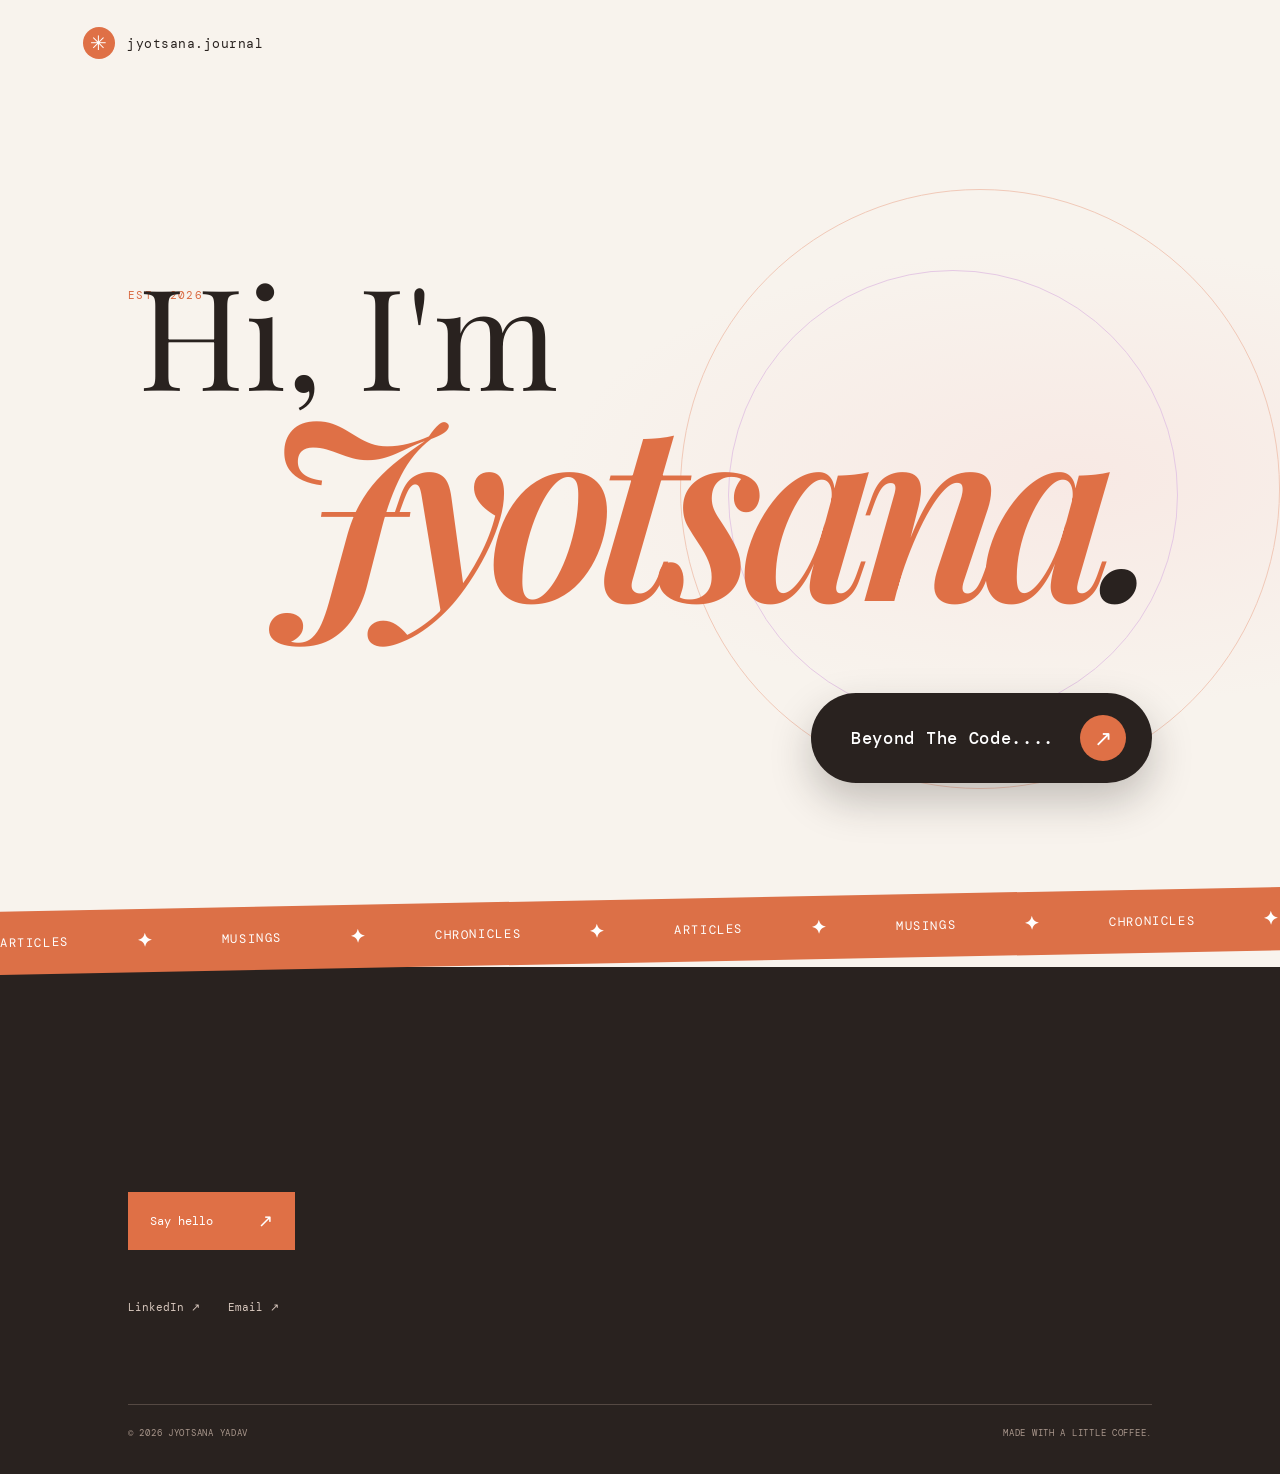
==== index.html @ 5845289c "Update index.html" ====
<!DOCTYPE html>
<html lang="en">
<head>
  <meta charset="UTF-8">
  <meta name="viewport" content="width=device-width, initial-scale=1.0">
  <meta name="description" content="Jyotsana Yadav — B.Tech CSE student writing about AI/ML, code and learning in public. Articles, blogs, thoughts and projects.">
  <title>Jyotsana Yadav — Journal </title>
  <link rel="preconnect" href="https://fonts.googleapis.com">
  <link rel="preconnect" href="https://fonts.gstatic.com" crossorigin>
  <link href="https://fonts.googleapis.com/css2?family=DM+Mono:wght@400;500&family=DM+Sans:wght@400;500;600&family=Playfair+Display:ital,wght@0,500;0,600;0,700;1,500;1,600&display=swap" rel="stylesheet">
  <link rel="stylesheet" href="style.css">
  <link rel="stylesheet" href="writing.css">
</head>
<body>
  <header class="site-header">
    <a class="brand" href="#home"><span class="brand-mark">✳</span><span>jyotsana.journal</span></a>
    </nav>
  </header>

  <main>
    <section class="hero" id="home">
      <div class="hero-meta"><span>EST. 2026</span></div>
      <div class="hero-copy">
        <p class="hello">Hi, I'm</p>
        <h1>Jyotsana<span>.</span></h1>
      </div>
      <div class="orbit orbit-one"></div><div class="orbit orbit-two"></div>
      <div class="hero-cta">
        <a class="cta-big" href="articles.html"><span>Beyond The Code....</span><i>↗</i></a>
      </div>
    </section>

    <div class="ticker" aria-label="Topics I write about">
      <div class="ticker-track">
        <span>ARTICLES</span><b>✦</b><span>MUSINGS</span><b>✦</b><span>CHRONICLES</span><b>✦</b>
        <span>ARTICLES</span><b>✦</b><span>MUSINGS</span><b>✦</b><span>CHRONICLES</span><b>✦</b>
      </div>
    </div>


    <section class="contact section-pad" id="contact">
      <p class="eyebrow"></p>
      <a class="contact-button" href="mailto:jyotsanayadav2801@gmail.com">Say hello <span>↗</span></a>
      <div class="social-links">
        <a href="https://www.linkedin.com/in/jyotsana-yadav-7b5b51440/" target="_blank" rel="noreferrer">LinkedIn ↗</a>
        <a href="mailto:jyotsanayadav2801@gmail.com">Email ↗</a>
      </div>
      <footer><span>© 2026 JYOTSANA YADAV</span><span>MADE WITH A LITTLE COFFEE.</span></footer>
    </section>
  </main>

  <script src="posts.js"></script>
  <script>
    document.getElementById("latest-posts").innerHTML = sortedPosts().slice(0, 4).map(postCard).join("");
  </script>
  <script src="script.js"></script>
</body>
</html>
---- style.css ----
*{box-sizing:border-box}html{scroll-behavior:smooth}body{margin:0;background:#f8f3ed;color:#29221f;font-family:"DM Sans",sans-serif}a{color:inherit;text-decoration:none}button{font:inherit}.site-header{height:86px;padding:0 6.5%;display:flex;align-items:center;justify-content:space-between;position:absolute;top:0;left:0;width:100%;z-index:10}.brand{display:flex;align-items:center;gap:12px;font:13px "DM Mono",monospace;letter-spacing:.04em}.brand-mark{width:32px;height:32px;border-radius:50%;background:#df7046;color:#fff;display:grid;place-items:center;font-size:20px}.nav{display:flex;gap:36px;align-items:center;font-size:13px;letter-spacing:.04em}.nav a{transition:color .2s}.nav a:hover,.text-link:hover{color:#d96940}.nav-contact{border-bottom:1px solid;padding:8px 0}.menu-toggle{display:none;background:none;border:0;font-size:24px}.hero{min-height:790px;height:100vh;max-height:980px;position:relative;overflow:hidden;padding:270px 10% 70px;background:radial-gradient(ellipse at 84% 53%,#f8e9e4 0,transparent 34%),#f8f3ed}.hero-meta{position:absolute;top:32%;left:10%;display:flex;gap:48px;color:#65554d;font:11px "DM Mono",monospace;letter-spacing:.12em}.hero-meta span:first-child{color:#d96b43}.hero-copy{position:relative;z-index:2}.hello{font:clamp(65px,11vw,150px)/.9 "Playfair Display",serif;margin:0 0 0 10px}.hero h1{font:italic 600 clamp(100px,19vw,260px)/.85 "Playfair Display",serif;color:#df7046;margin:0 0 0 13%;letter-spacing:-.075em;white-space:nowrap}.hero h1 span{color:#29221f}.orbit{position:absolute;border:1px solid #f1c9b8;border-radius:50%;width:600px;height:600px;right:0;top:21%;pointer-events:none}.orbit-two{width:450px;height:450px;right:8%;top:30%;border-color:#e5c9e4}.portrait-card{position:absolute;right:13%;top:36%;width:230px;background:#fff;padding:12px 12px 30px;transform:rotate(5deg);z-index:3;box-shadow:0 18px 40px #49372a20}.portrait-placeholder{height:270px;background:linear-gradient(145deg,#d5c8b8,#6c6257);display:grid;place-items:center;text-align:center;color:#fff;font:14px "DM Mono",monospace}.portrait-card small{position:absolute;bottom:9px;left:15px;font:9px "DM Mono",monospace;color:#6e625a}.hero-intro{position:absolute;left:10%;bottom:12%;font:13px/1.8 "DM Mono",monospace;color:#695d56}.hero-intro span{color:#df7046}.round-link{position:absolute;bottom:9%;left:52%;width:120px;height:120px;border-radius:50%;background:#29221f;color:#fff;display:flex;align-items:center;justify-content:center;flex-direction:column;gap:7px;font:11px "DM Mono",monospace;transition:transform .3s}.round-link:hover{transform:rotate(-8deg) scale(1.05)}.round-link span{font-size:18px}.scroll-note{position:absolute;right:5%;bottom:14%;writing-mode:vertical-rl;font:9px "DM Mono",monospace;letter-spacing:.2em}.ticker{overflow:hidden;background:#dc7047;color:#fff;padding:19px 0;transform:rotate(-1.1deg) scale(1.02);margin:0 0 5px}.ticker-track{display:flex;align-items:center;justify-content:space-around;gap:42px;white-space:nowrap;font:12px "DM Mono",monospace;letter-spacing:.12em}.ticker b{font-size:18px}.section-pad{padding:145px 10%}.eyebrow{font:11px "DM Mono",monospace;letter-spacing:.13em;color:#8b766a;margin:0 0 70px}.about{background:#fcfaf7}.about-grid{display:grid;grid-template-columns:1.2fr .8fr;gap:12%;align-items:center}.about h2,.section-heading h2,.contact h2{font:500 clamp(48px,6vw,82px)/1.05 "Playfair Display",serif;letter-spacing:-.045em;margin:0}.about h2 em,.section-heading em,.contact h2 em{color:#df7046;font-weight:500}.about-text{font-size:16px;line-height:1.9;color:#74665e}.about-text p{margin:0 0 20px}.text-link{display:inline-block;margin-top:14px;border-bottom:1px solid #df7046;padding-bottom:7px;font:12px "DM Mono",monospace;transition:color .2s}.interests{margin-top:110px;padding-top:25px;border-top:1px solid #e7ddd4;display:grid;grid-template-columns:180px 1fr;gap:30px}.interests span{font:10px "DM Mono",monospace;letter-spacing:.13em;color:#df7046}.interests p{margin:0;color:#6e625a;line-height:1.8}.projects{background:#f2ece5}.section-heading{display:flex;justify-content:space-between;align-items:end;margin-bottom:55px}.side-note{font:12px/1.8 "DM Mono",monospace;color:#81736b}.project-grid{display:grid;grid-template-columns:1fr 1fr;gap:60px 28px}.project-card{min-width:0}.project-featured{grid-column:1/-1}.project-visual{height:320px;position:relative;overflow:hidden;padding:20px;color:#fff}.project-visual>span{font:10px "DM Mono",monospace;letter-spacing:.12em;position:relative;z-index:2}.fashion-visual{background:linear-gradient(120deg,#d4d9d6,#9aa8a4 48%,#45514c)}.fashion-visual:after{content:"";position:absolute;width:360px;height:360px;border:1px solid #ffffff80;border-radius:50%;right:10%;top:-20%}.fashion-visual>b{position:absolute;right:16%;top:15%;font-size:180px;font-weight:400;color:#ffffff55}.visual-caption{position:absolute;bottom:22px;left:25px;font:500 48px/.95 "Playfair Display",serif;letter-spacing:-.04em}.visual-caption i{color:#f5b49a}.sikkim-visual{background:linear-gradient(160deg,#c2d2d1,#647d7b 52%,#344b4b)}.mountain-shape{position:absolute;inset:35% -5% 0;background:#334d4c;clip-path:polygon(0 70%,20% 20%,34% 54%,52% 0,75% 62%,89% 26%,100% 70%,100% 100%,0 100%)}.sikkim-visual .visual-caption{z-index:2}.voice-visual{background:linear-gradient(135deg,#332d2b,#78615a)}.waveform{height:90px;position:absolute;left:25px;right:25px;top:90px;display:flex;align-items:center;justify-content:center;gap:8px}.waveform i{width:5px;border-radius:5px;background:#e88b65;height:var(--h,30px)}.waveform i:nth-child(3n){height:70px}.waveform i:nth-child(3n + 1){height:42px}.waveform i:nth-child(4n){height:58px}.project-info{display:flex;justify-content:space-between;align-items:start;padding-top:22px}.project-type{font:10px "DM Mono",monospace;letter-spacing:.12em;color:#d46d46;margin:0 0 12px}.project-info h3{font:500 27px "Playfair Display",serif;margin:0}.project-number{font:11px "DM Mono",monospace;color:#9a887e}.project-description{max-width:720px;color:#786b63;font-size:14px;line-height:1.8}.tags{display:flex;flex-wrap:wrap;gap:8px;margin:18px 0}.tags span{border:1px solid #d9ccc1;border-radius:30px;padding:7px 12px;font:10px "DM Mono",monospace;color:#786b63}.writing{background:#fcfaf7}.article-list{border-top:1px solid #e4d9d0}.article-row{display:grid;grid-template-columns:190px 1fr 30px;gap:30px;padding:35px 0;border-bottom:1px solid #e4d9d0;align-items:start}.article-date{font:10px/2 "DM Mono",monospace;letter-spacing:.08em;color:#9a887e}.article-date span{display:block;color:#df7046}.article-main h3{font:500 clamp(24px,3vw,37px) "Playfair Display",serif;margin:0 0 10px}.article-main p{max-width:680px;color:#81736b;line-height:1.7;font-size:14px;margin:0 0 13px}.read-button{border:0;border-bottom:1px solid #df7046;background:none;padding:0 0 5px;cursor:pointer;font:11px "DM Mono",monospace}.read-button:hover{color:#df7046}.article-arrow{font-size:20px;color:#df7046}.contact{background:#29221f;color:#f8f3ed;padding-bottom:35px}.contact .eyebrow{color:#c6a99a}.contact h2{font-size:clamp(58px,8vw,110px)}.contact>p:not(.eyebrow){max-width:460px;color:#c5b8b0;line-height:1.8;margin:28px 0}.contact-button{display:inline-flex;align-items:center;gap:45px;background:#df7046;color:#fff;padding:17px 22px;font:12px "DM Mono",monospace;margin:10px 0 50px}.contact-button span{font-size:18px}.social-links{display:flex;gap:28px;font:11px "DM Mono",monospace;color:#d8c8be;margin-bottom:90px}.social-links a:hover{color:#df7046}.contact footer{border-top:1px solid #554943;padding-top:22px;display:flex;justify-content:space-between;gap:20px;color:#a9978c;font:9px "DM Mono",monospace;letter-spacing:.08em}.modal{position:fixed;inset:0;z-index:30;display:none}.modal.open{display:block}.modal-backdrop{position:absolute;inset:0;background:#211b18c9;backdrop-filter:blur(4px)}.modal-panel{position:absolute;right:0;top:0;height:100%;width:min(720px,92vw);overflow:auto;background:#fcfaf7;padding:75px clamp(25px,7vw,75px)}.modal-close{position:absolute;right:28px;top:20px;border:0;background:none;font-size:35px;cursor:pointer;color:#29221f}.modal-panel .eyebrow{margin-bottom:25px}.modal-panel h2{font:500 clamp(34px,5vw,55px)/1.1 "Playfair Display",serif;margin:0 0 35px}.modal-content{font-size:15px;line-height:1.95;color:#655850}.modal-content p{margin:0 0 22px}
@media(max-width:800px){.site-header{height:72px;padding:0 6%}.menu-toggle{display:block;color:#29221f}.nav{display:none;position:absolute;top:65px;right:5%;background:#fcfaf7;padding:22px;box-shadow:0 12px 30px #0002;flex-direction:column;gap:22px;align-items:flex-start}.nav.open{display:flex}.hero{min-height:760px;height:100svh;padding:240px 6% 50px}.hero-meta{left:7%;top:23%;gap:18px;font-size:9px}.hero h1{font-size:clamp(78px,20vw,150px);margin-left:2%}.hello{font-size:clamp(65px,15vw,110px)}.portrait-card{width:150px;right:9%;top:48%;padding:8px 8px 24px}.portrait-placeholder{height:175px;font-size:10px}.orbit{width:390px;height:390px;right:-25%;top:37%}.orbit-two{width:300px;height:300px;right:-8%;top:43%}.hero-intro{left:7%;bottom:10%;font-size:10px}.round-link{width:90px;height:90px;left:auto;right:12%;bottom:8%;font-size:9px}.scroll-note{display:none}.section-pad{padding:95px 7%}.eyebrow{margin-bottom:45px}.about-grid{grid-template-columns:1fr;gap:35px}.about h2{font-size:58px}.interests{grid-template-columns:1fr;gap:12px;margin-top:65px}.section-heading{display:block}.side-note{display:block;margin-top:20px}.project-grid{grid-template-columns:1fr;gap:48px}.project-featured{grid-column:auto}.project-visual{height:260px}.article-row{grid-template-columns:1fr 22px;gap:10px}.article-date{grid-column:1/-1}.article-date span{display:inline;margin-left:10px}.article-main h3{font-size:28px}.contact footer{flex-direction:column}.social-links{margin-bottom:65px}.ticker-track{gap:25px;font-size:10px}}
@media(prefers-reduced-motion:reduce){html{scroll-behavior:auto}*,*:before,*:after{transition:none!important}}

/* ---- Hero call-to-action ---- */
.hero-cta{position:absolute;right:10%;bottom:13%;z-index:4;display:flex;flex-direction:column;align-items:flex-end;gap:18px}
/* .cta-big{display:inline-flex;align-items:center;gap:26px;background:#df7046;color:#fff;padding:22px 26px 22px 40px;border-radius:70px;font:500 17px "DM Mono",monospace;letter-spacing:.04em;box-shadow:0 18px 40px #df704655;transition:transform .25s,box-shadow .25s,background .25s}
.cta-big i{font-style:normal;width:46px;height:46px;border-radius:50%;background:#29221f;display:grid;place-items:center;font-size:22px;transition:transform .25s}
.cta-big:hover{background:#c85f38;transform:translateY(-3px);box-shadow:0 22px 46px #df704677}
.cta-big:hover i{transform:rotate(45deg)} */
.cta-big{display:inline-flex;align-items:center;gap:26px;background:#29221f;color:#fff;padding:22px 26px 22px 40px;border-radius:70px;font:500 17px "DM Mono",monospace;letter-spacing:.04em;box-shadow:0 18px 40px #29221f40;transition:transform .25s,box-shadow .25s,background .25s}
.cta-big i{font-style:normal;width:46px;height:46px;border-radius:50%;background:#df7046;color:#fff;display:grid;place-items:center;font-size:22px;transition:transform .25s}
.cta-big:hover{background:#3b312c;transform:translateY(-3px);box-shadow:0 22px 46px #29221f55}
.cta-big:hover i{transform:rotate(45deg)}
.cta-big:focus-visible,.text-link:focus-visible,.read-button:focus-visible{outline:3px solid #29221f;outline-offset:4px}
.hero-cta .text-link{margin:0}

/* ---- Faith / Maa Durga section ---- */
.faith{background:#fcfaf7}
.faith-inner{max-width:1510px;margin:0 auto;display:grid;grid-template-columns:1fr 1fr;min-height:min(92vh,920px)}
.faith-photo{background:#2a1a12}
.faith-photo img{width:100%;height:100%;object-fit:cover;display:block}
.faith-text{background:#e5c6bd;padding:80px clamp(30px,6vw,76px);display:flex;flex-direction:column;justify-content:center}
.faith-text .eyebrow{color:#6b5a52;margin-bottom:34px}
.faith-text h2{font:500 clamp(40px,4.4vw,66px)/1.05 "Playfair Display",serif;letter-spacing:-.045em;margin:0 0 30px}
.faith-text h2 em{color:#d96940;font-weight:500}
.faith-text p:not(.eyebrow){max-width:420px;color:#5f524b;line-height:1.8;font-size:15px;margin:0}

/* ---- Articles page ---- */
.articles-hero{padding-top:200px;min-height:100vh}
.articles-page .site-header{position:absolute}
.back-home{margin-top:60px}
.article-main h3{cursor:default}
.read-button{font-size:12px}
.read-button:hover{color:#df7046}

@media(max-width:800px){
  .hero-cta{left:7%;right:7%;bottom:24%;align-items:flex-start}
  .cta-big{width:100%;justify-content:space-between;padding:18px 20px 18px 28px;font-size:15px}
  .cta-big i{width:40px;height:40px}
  .faith-inner{grid-template-columns:1fr}
  .faith-photo{height:70vw;min-height:320px}
  .faith-text{padding:60px 7%}
  .articles-hero{padding-top:140px}
}
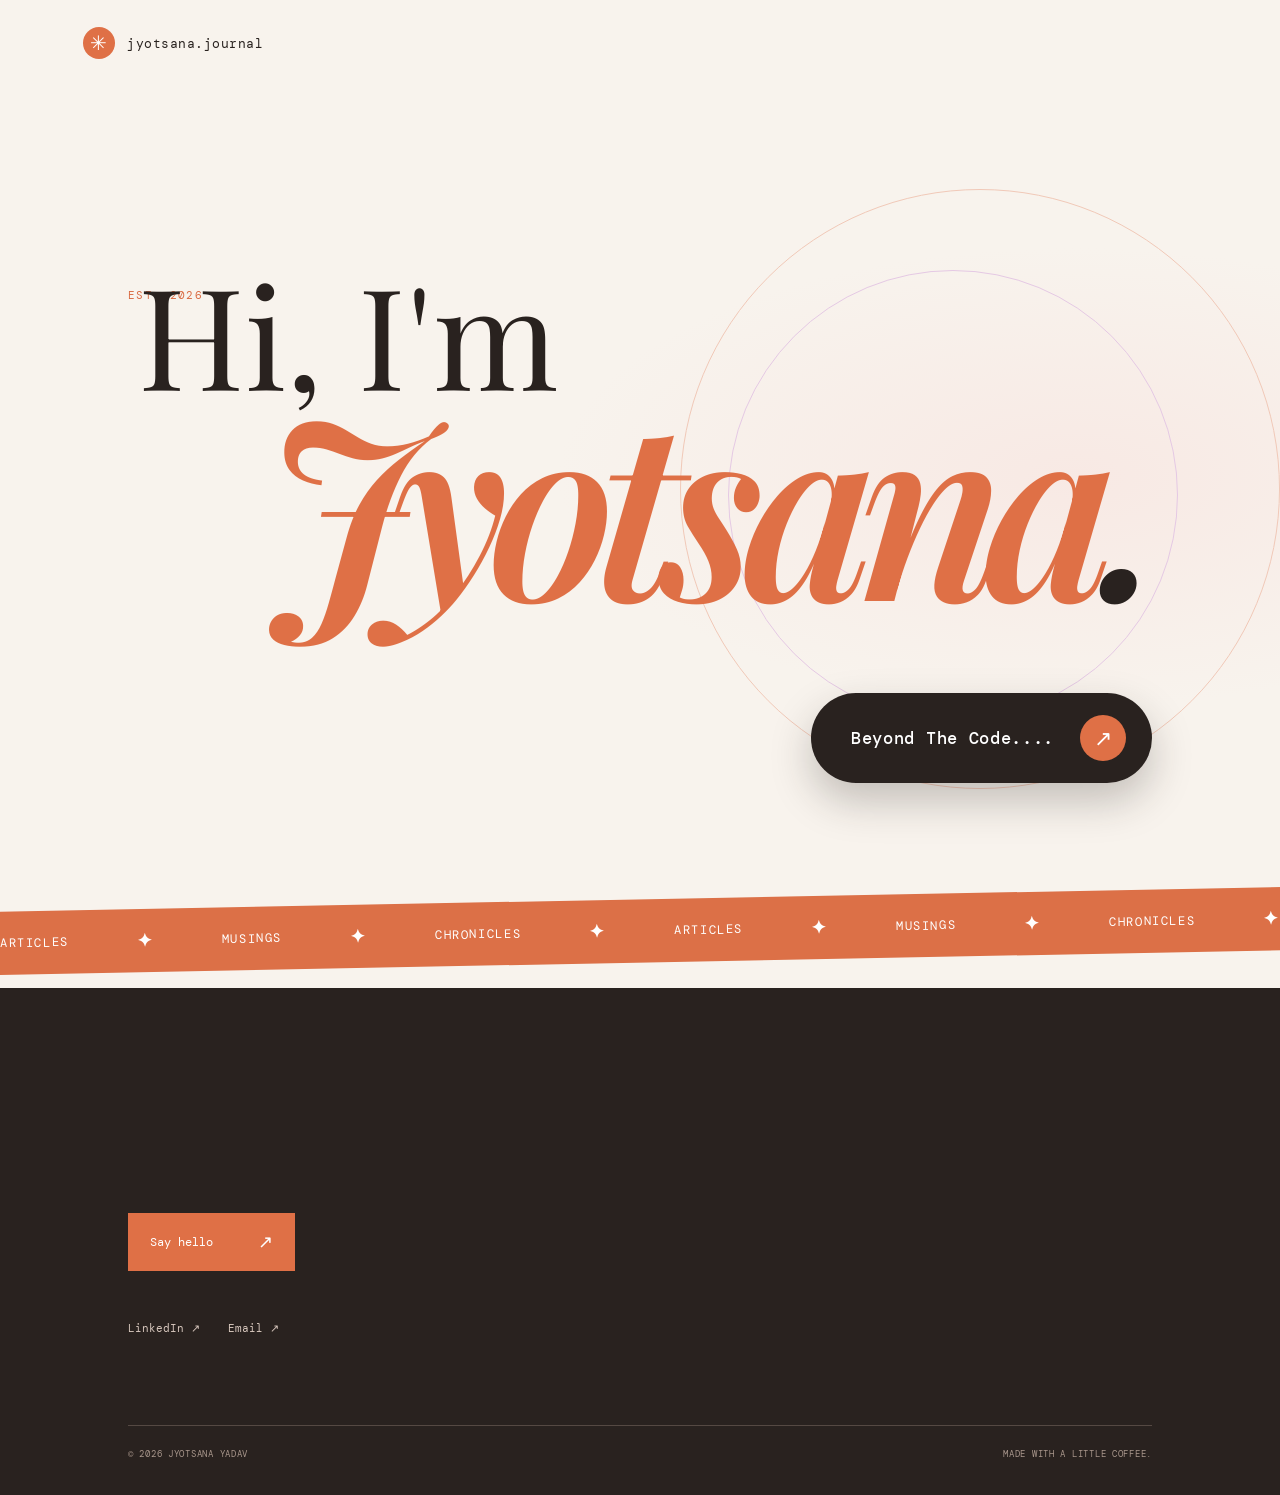
==== commit e602be6d: "Update index.html" ====
--- a/index.html
+++ b/index.html
@@ -36,7 +36,8 @@
         <span>ARTICLES</span><b>✦</b><span>MUSINGS</span><b>✦</b><span>CHRONICLES</span><b>✦</b>
       </div>
     </div>
-
+<br>
+    
 
     <section class="contact section-pad" id="contact">
       <p class="eyebrow"></p>
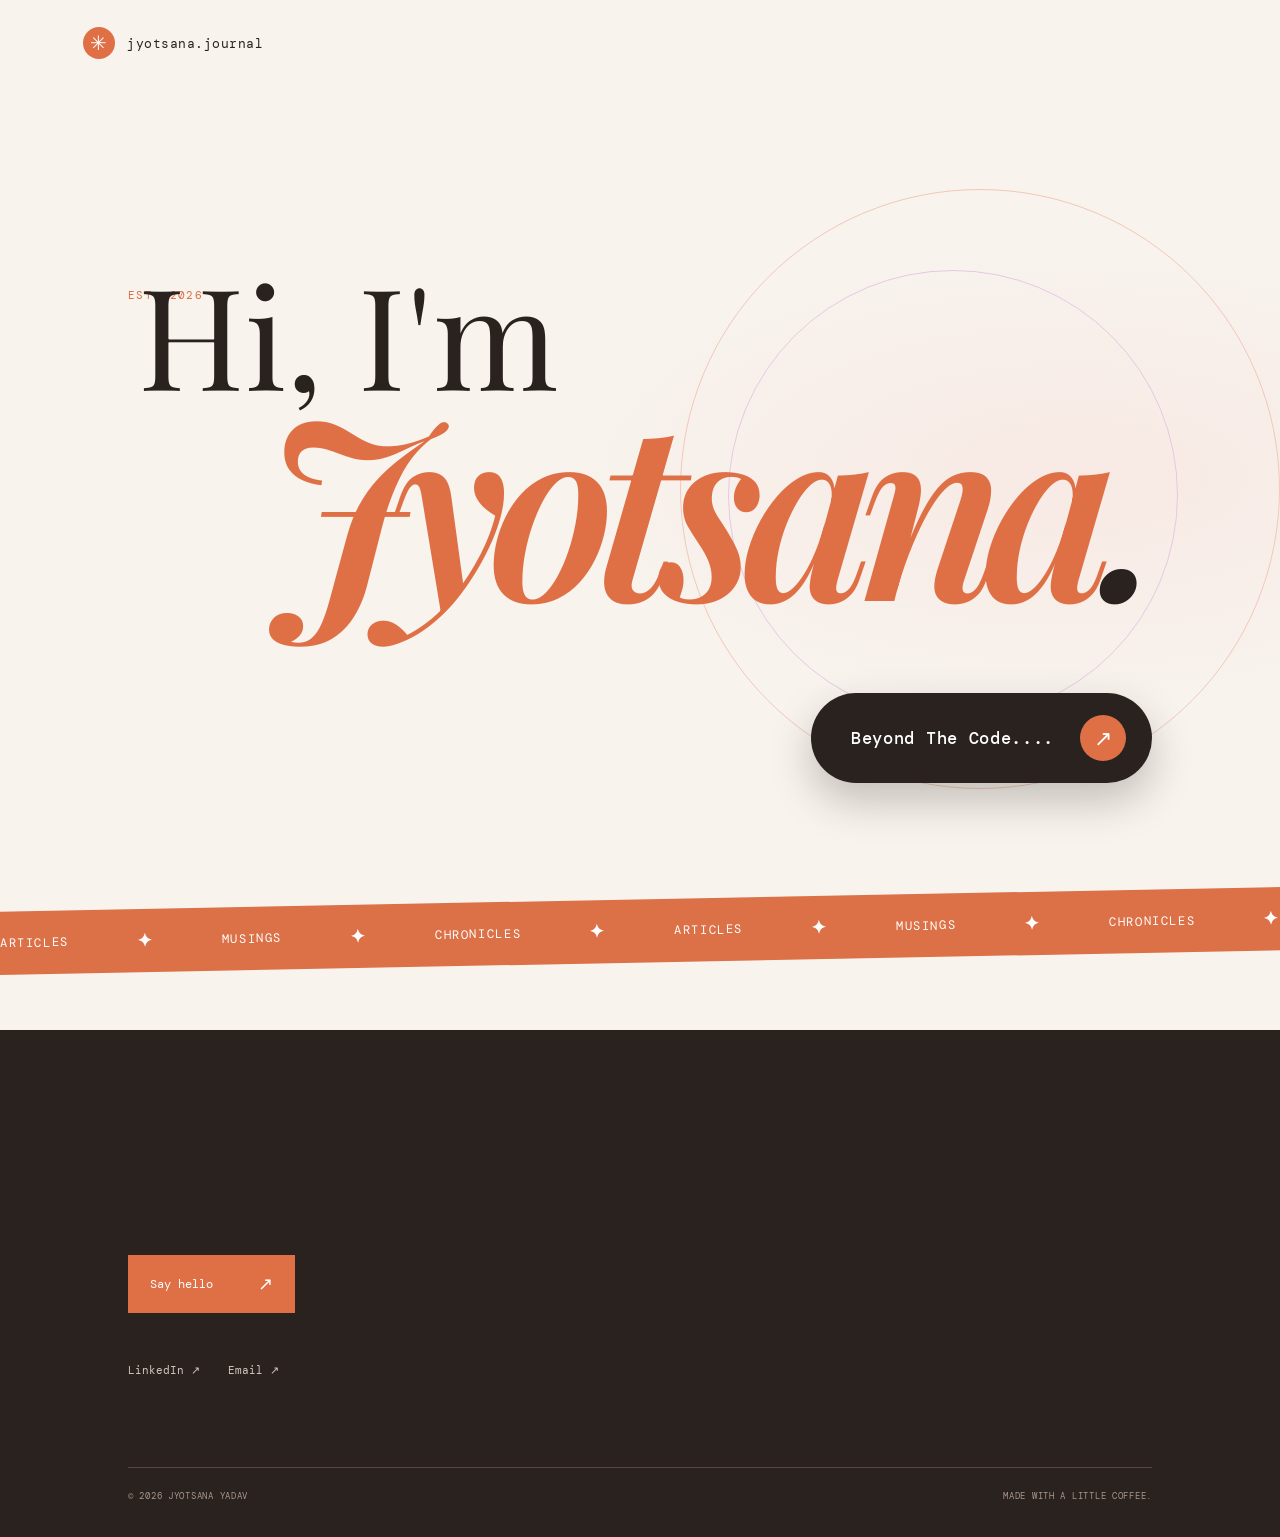
==== commit 6d2347c5: "Add line breaks for improved spacing Added extra line breaks for spacing in the contact section." ====
--- a/index.html
+++ b/index.html
@@ -37,7 +37,8 @@
       </div>
     </div>
 <br>
-    
+    <br>
+    <br>
 
     <section class="contact section-pad" id="contact">
       <p class="eyebrow"></p>
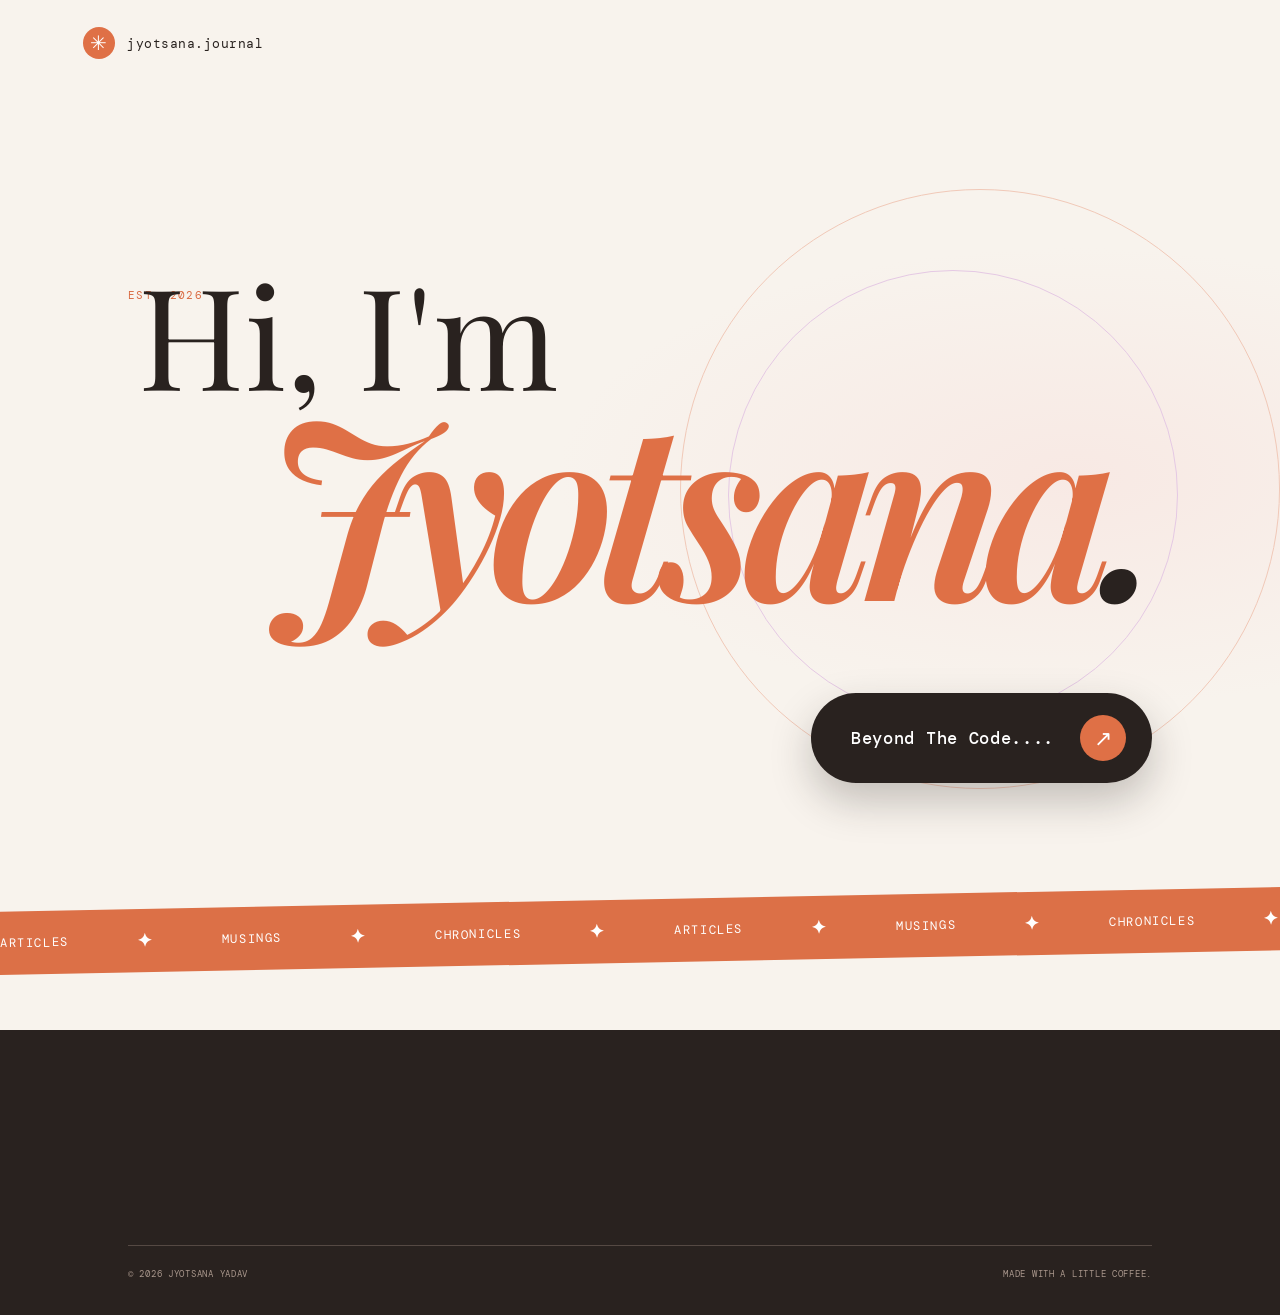
==== commit 347be7d2: "Remove contact button and social links Removed contact button and social links from the contact sect" ====
--- a/index.html
+++ b/index.html
@@ -42,11 +42,6 @@
 
     <section class="contact section-pad" id="contact">
       <p class="eyebrow"></p>
-      <a class="contact-button" href="mailto:jyotsanayadav2801@gmail.com">Say hello <span>↗</span></a>
-      <div class="social-links">
-        <a href="https://www.linkedin.com/in/jyotsana-yadav-7b5b51440/" target="_blank" rel="noreferrer">LinkedIn ↗</a>
-        <a href="mailto:jyotsanayadav2801@gmail.com">Email ↗</a>
-      </div>
       <footer><span>© 2026 JYOTSANA YADAV</span><span>MADE WITH A LITTLE COFFEE.</span></footer>
     </section>
   </main>
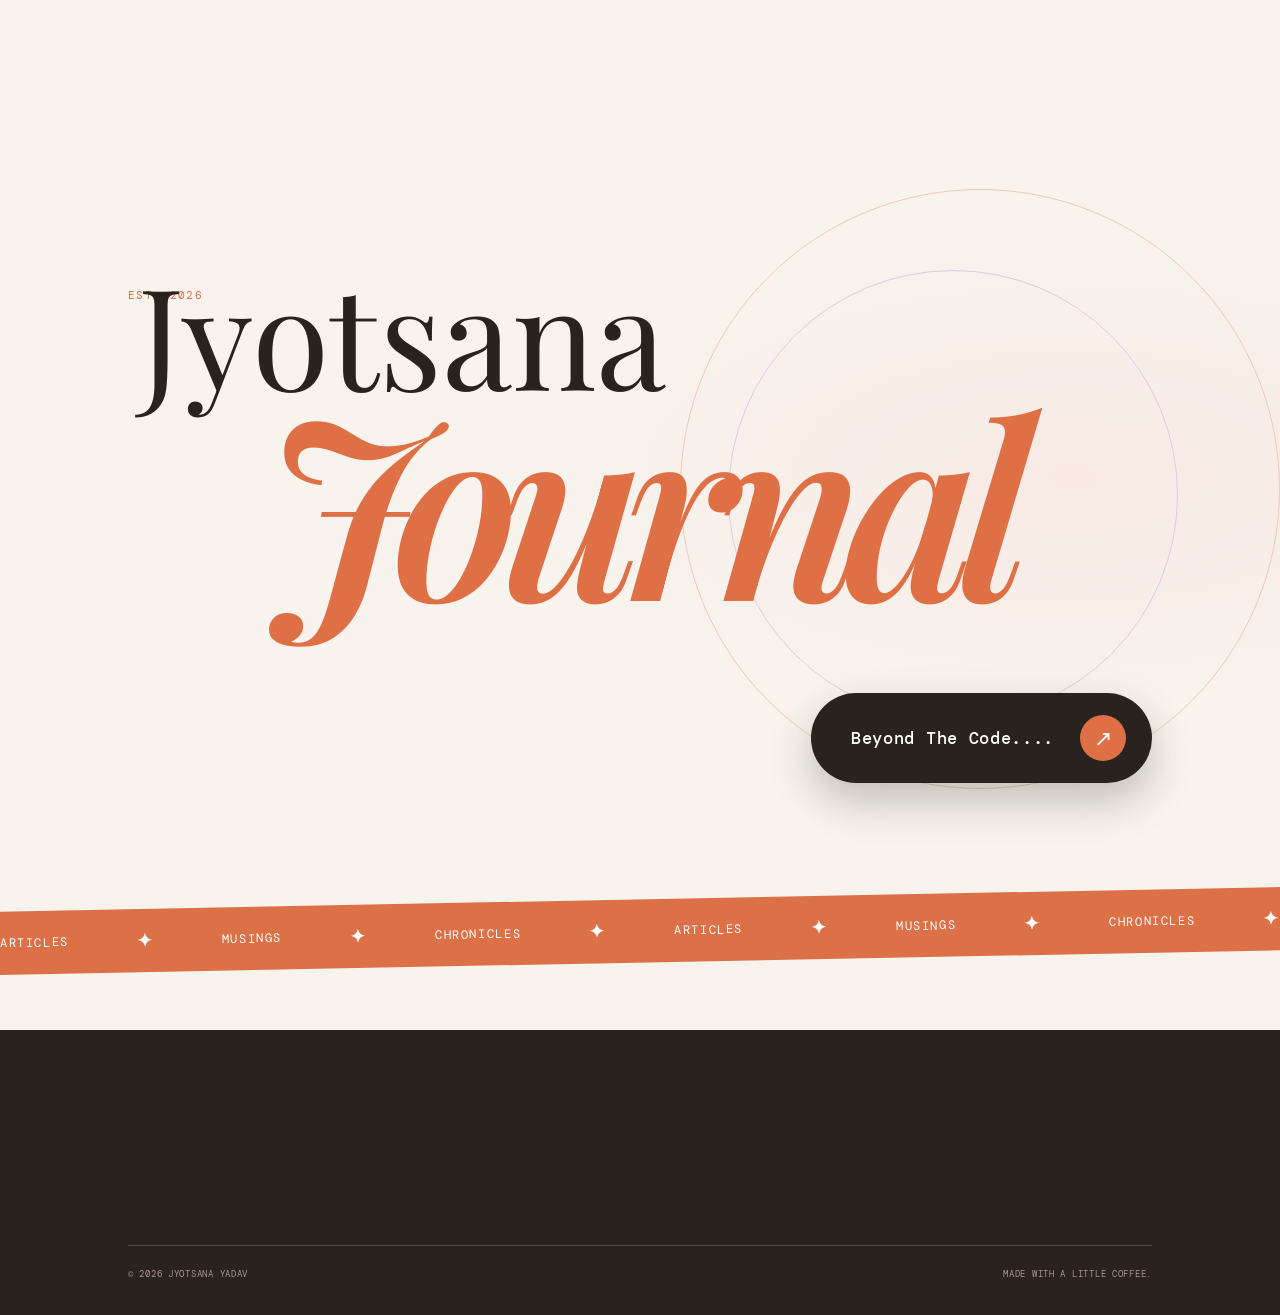
==== commit e42fdce6: "Update hero section text in index.html" ====
--- a/index.html
+++ b/index.html
@@ -13,7 +13,6 @@
 </head>
 <body>
   <header class="site-header">
-    <a class="brand" href="#home"><span class="brand-mark">✳</span><span>jyotsana.journal</span></a>
     </nav>
   </header>
 
@@ -21,8 +20,8 @@
     <section class="hero" id="home">
       <div class="hero-meta"><span>EST. 2026</span></div>
       <div class="hero-copy">
-        <p class="hello">Hi, I'm</p>
-        <h1>Jyotsana<span>.</span></h1>
+        <p class="hello">Jyotsana</p>
+        <h1>Journal<span></span></h1>
       </div>
       <div class="orbit orbit-one"></div><div class="orbit orbit-two"></div>
       <div class="hero-cta">
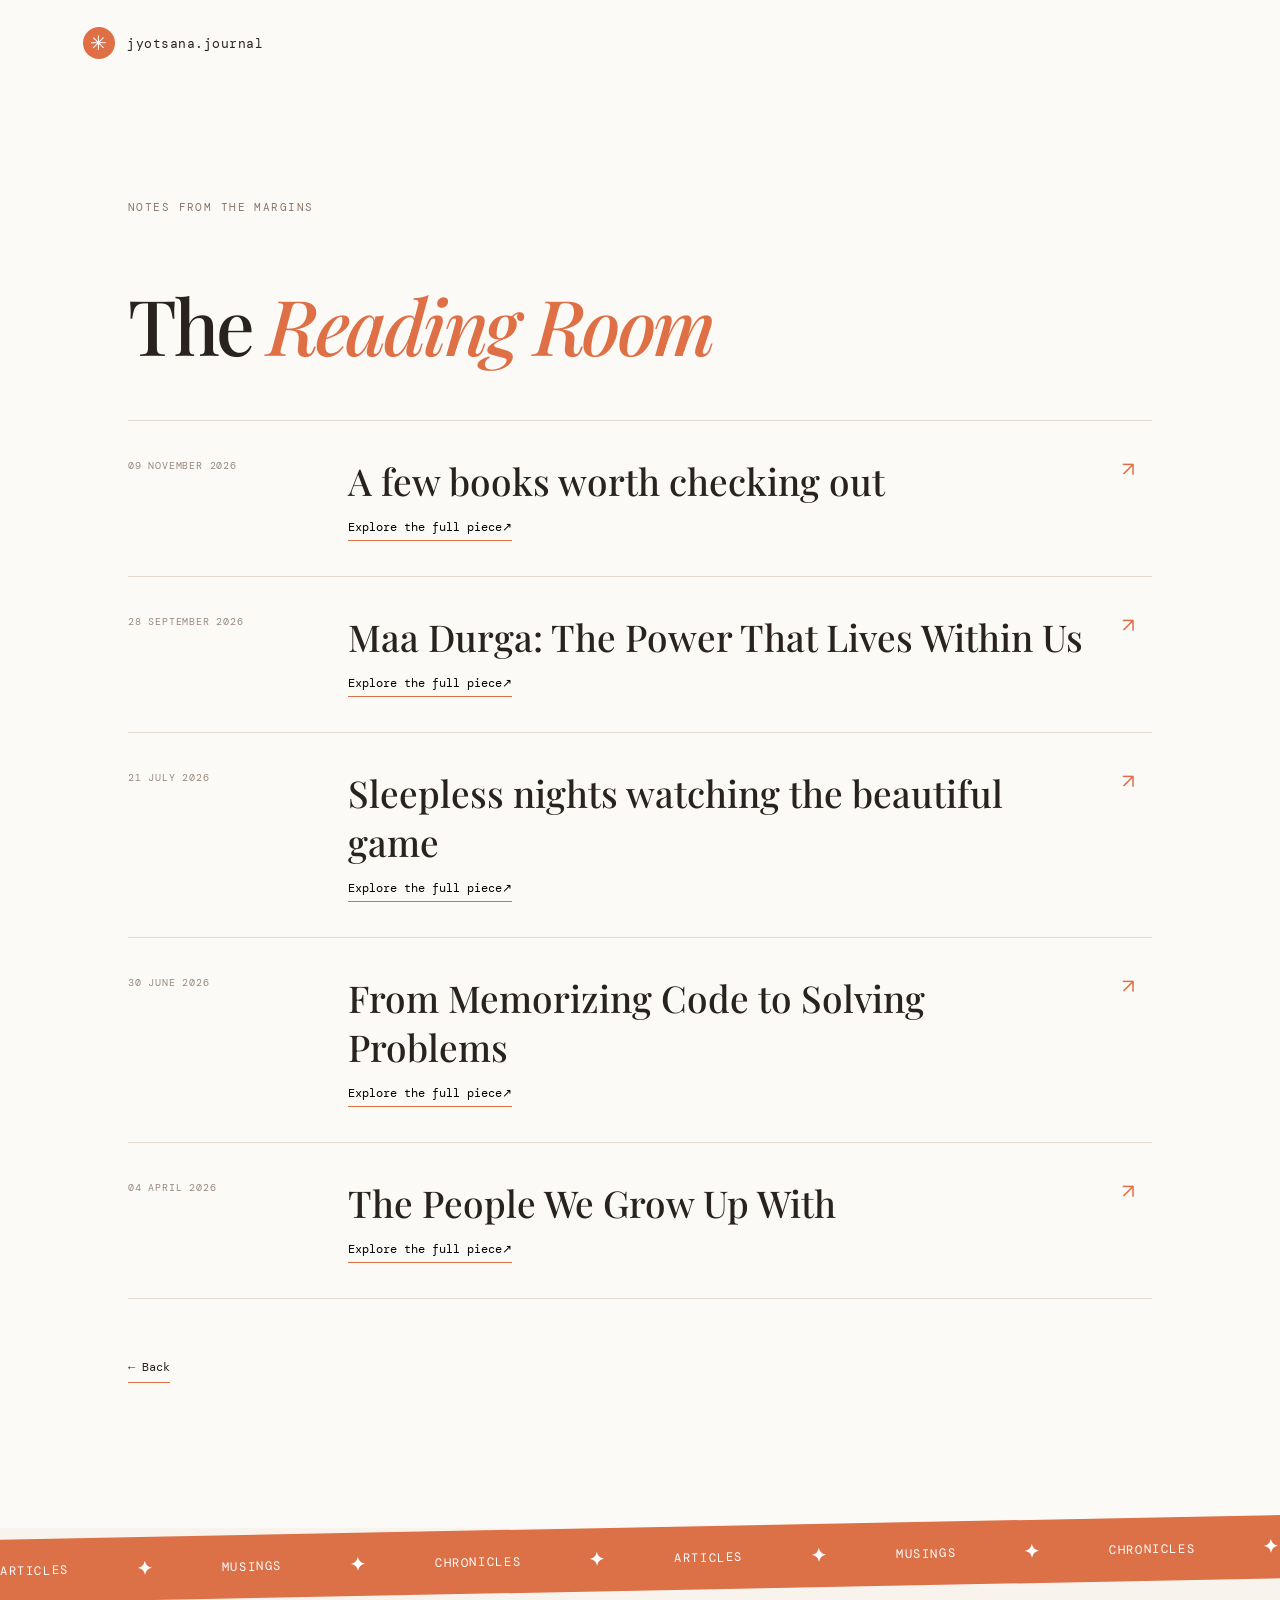
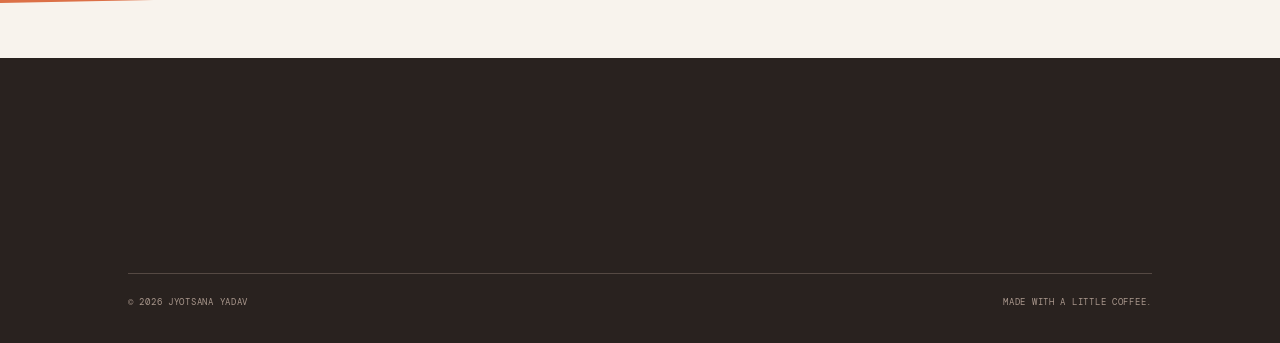
==== commit 7362a0c8: "Update index.html" ====
--- a/index.html
+++ b/index.html
@@ -3,32 +3,66 @@
 <head>
   <meta charset="UTF-8">
   <meta name="viewport" content="width=device-width, initial-scale=1.0">
-  <meta name="description" content="Jyotsana Yadav — B.Tech CSE student writing about AI/ML, code and learning in public. Articles, blogs, thoughts and projects.">
-  <title>Jyotsana Yadav — Journal </title>
+  <meta name="description" content="Articles by Jyotsana Yadav on football, learning DSA and favourite books.">
+  <title>Articles — Jyotsana Yadav</title>
   <link rel="preconnect" href="https://fonts.googleapis.com">
   <link rel="preconnect" href="https://fonts.gstatic.com" crossorigin>
   <link href="https://fonts.googleapis.com/css2?family=DM+Mono:wght@400;500&family=DM+Sans:wght@400;500;600&family=Playfair+Display:ital,wght@0,500;0,600;0,700;1,500;1,600&display=swap" rel="stylesheet">
   <link rel="stylesheet" href="style.css">
-  <link rel="stylesheet" href="writing.css">
 </head>
-<body>
+<body class="articles-page">
   <header class="site-header">
-    </nav>
+    <a class="brand" href="index.html"><span class="brand-mark">✳</span><span>jyotsana.journal</span></a>
   </header>
 
   <main>
-    <section class="hero" id="home">
-      <div class="hero-meta"><span>EST. 2026</span></div>
-      <div class="hero-copy">
-        <p class="hello">Jyotsana</p>
-        <h1>Journal<span></span></h1>
+    <section class="writing articles-hero section-pad" id="writing">
+      <p class="eyebrow">NOTES FROM THE MARGINS</p>
+      <div class="section-heading">
+        <h2>The <em>Reading Room</em></h2>
       </div>
-      <div class="orbit orbit-one"></div><div class="orbit orbit-two"></div>
-      <div class="hero-cta">
-        <a class="cta-big" href="articles.html"><span>Beyond The Code....</span><i>↗</i></a>
+      <div class="article-list">
+        <article class="article-row">
+          <div class="article-date">09 NOVEMBER 2026 <span></span></div>
+          <div class="article-main"><h3>A few books worth checking out</h3><button class="read-button" data-article="article-three"> Explore the full piece↗</button></div>
+          <span class="article-arrow">↗</span>
+        </article>
+           <article class="article-row">
+          <div class="article-date">28 SEPTEMBER 2026 <span></span></div>
+          <div class="article-main"><h3>Maa Durga: The Power That Lives Within Us</h3><button class="read-button" data-article="article-five"> Explore the full piece↗</button></div>
+          <span class="article-arrow">↗</span>
+        </article>
+        <article class="article-row">
+          <div class="article-date">21 JULY 2026 <span></span></div>
+          <div class="article-main"><h3>Sleepless nights watching the beautiful game</h3><button class="read-button" data-article="article-one"> Explore the full piece↗</button></div>
+          <span class="article-arrow">↗</span>
+        </article>
+        <article class="article-row">
+          <div class="article-date">30 JUNE 2026 <span></span></div>
+          <div class="article-main"><h3>From Memorizing Code to Solving Problems</h3><button class="read-button" data-article="article-two"> Explore the full piece↗</button></div>
+          <span class="article-arrow">↗</span>
+        </article>
+        <article class="article-row">
+          <div class="article-date">04 APRIL 2026 <span></span></div>
+          <div class="article-main"><h3>The People We Grow Up With</h3><button class="read-button" data-article="article-four"> Explore the full piece↗</button></div>
+          <span class="article-arrow">↗</span>
+        </article>
       </div>
+      <a class="text-link back-home" href="index.html">← Back</a>
     </section>
+  </main>
 
+
+  <div class="modal" id="article-modal" aria-hidden="true">
+    <div class="modal-backdrop"></div>
+    <article class="modal-panel" role="dialog" aria-modal="true" aria-labelledby="modal-title">
+      <button class="modal-close" aria-label="Close article">×</button>
+      <p class="eyebrow" id="modal-date"></p>
+      <h2 id="modal-title"></h2>
+      <div class="modal-content" id="modal-content"></div>
+    </article>
+  </div>
+  
     <div class="ticker" aria-label="Topics I write about">
       <div class="ticker-track">
         <span>ARTICLES</span><b>✦</b><span>MUSINGS</span><b>✦</b><span>CHRONICLES</span><b>✦</b>
@@ -43,12 +77,7 @@
       <p class="eyebrow"></p>
       <footer><span>© 2026 JYOTSANA YADAV</span><span>MADE WITH A LITTLE COFFEE.</span></footer>
     </section>
-  </main>
-
-  <script src="posts.js"></script>
-  <script>
-    document.getElementById("latest-posts").innerHTML = sortedPosts().slice(0, 4).map(postCard).join("");
-  </script>
   <script src="script.js"></script>
 </body>
 </html>
+
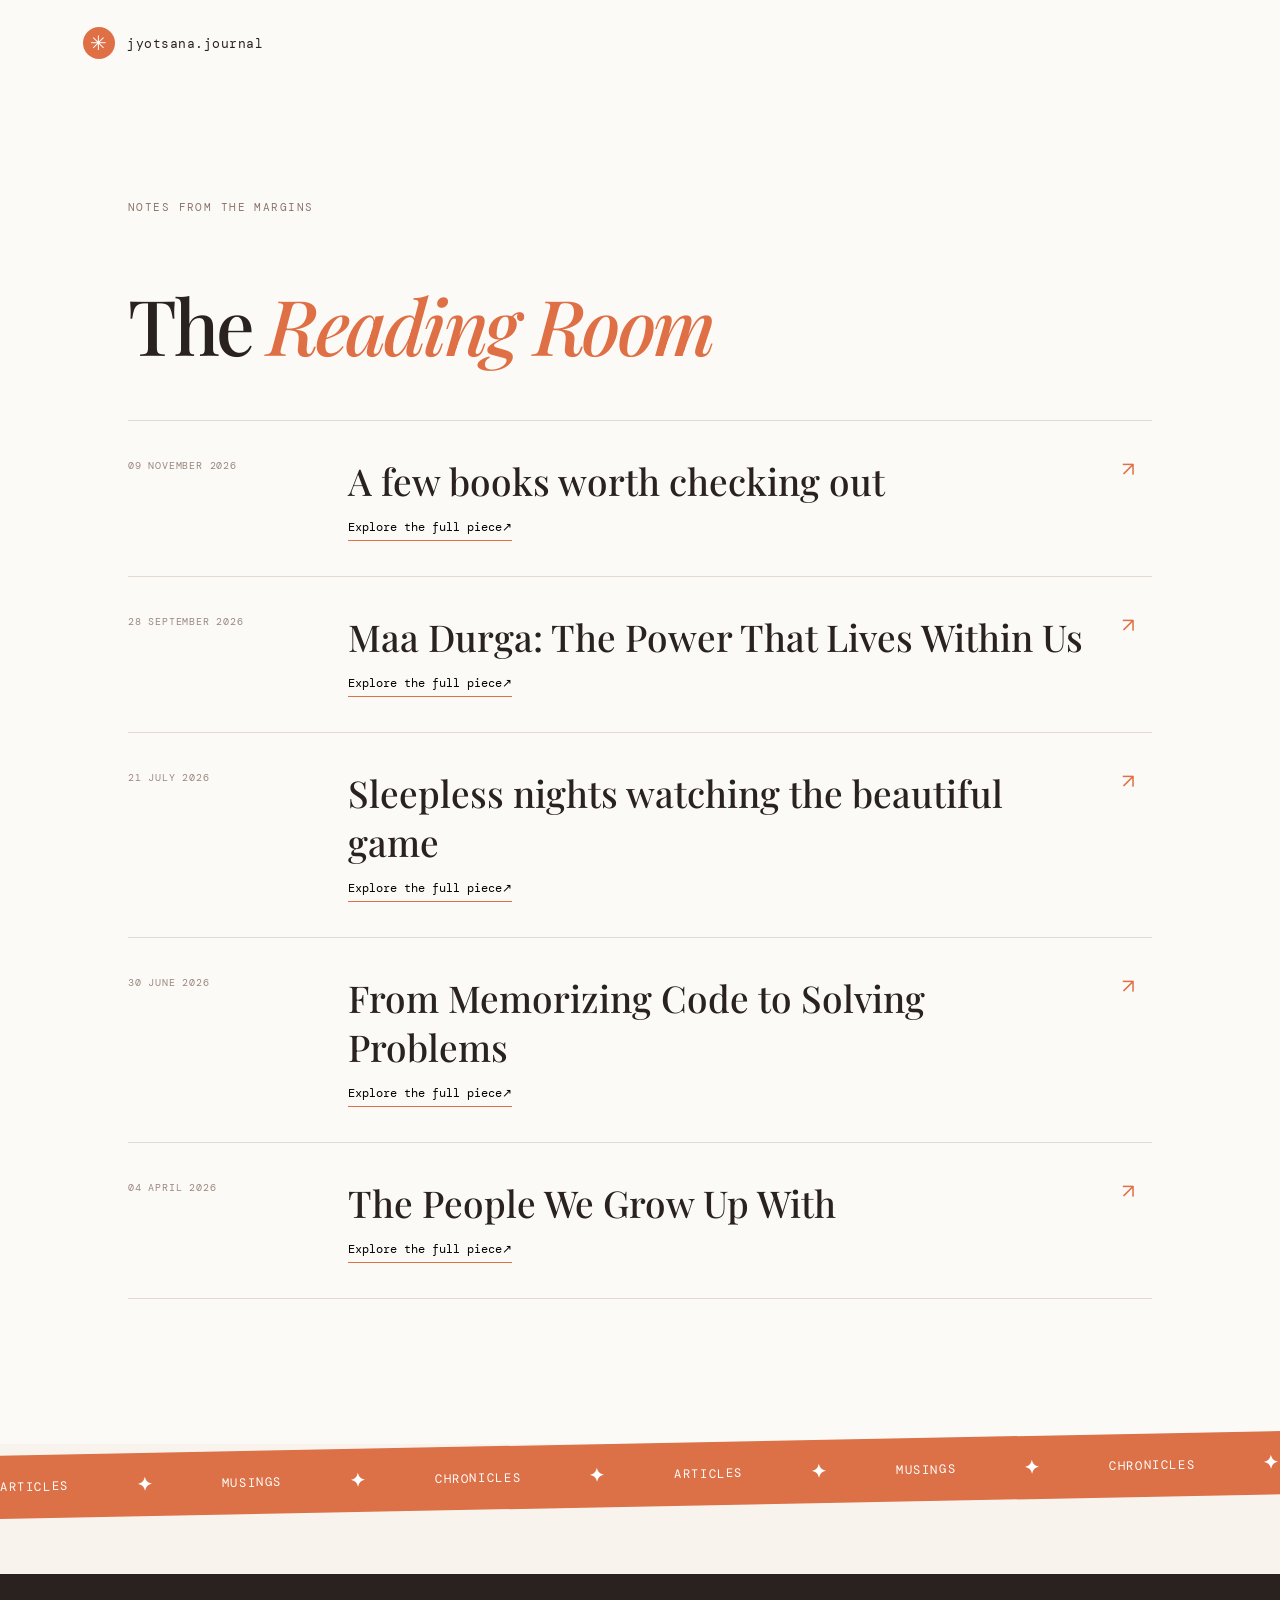
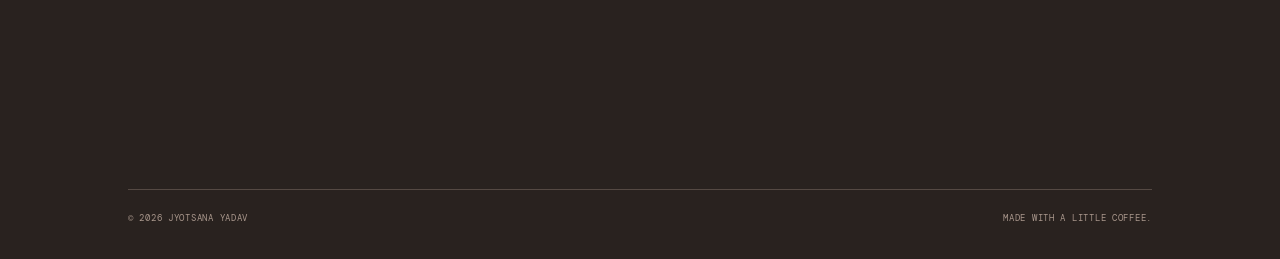
==== commit 0a7114a0: "Remove back home link from index.html Removed the back home link from the main section." ====
--- a/index.html
+++ b/index.html
@@ -48,7 +48,6 @@
           <span class="article-arrow">↗</span>
         </article>
       </div>
-      <a class="text-link back-home" href="index.html">← Back</a>
     </section>
   </main>
 
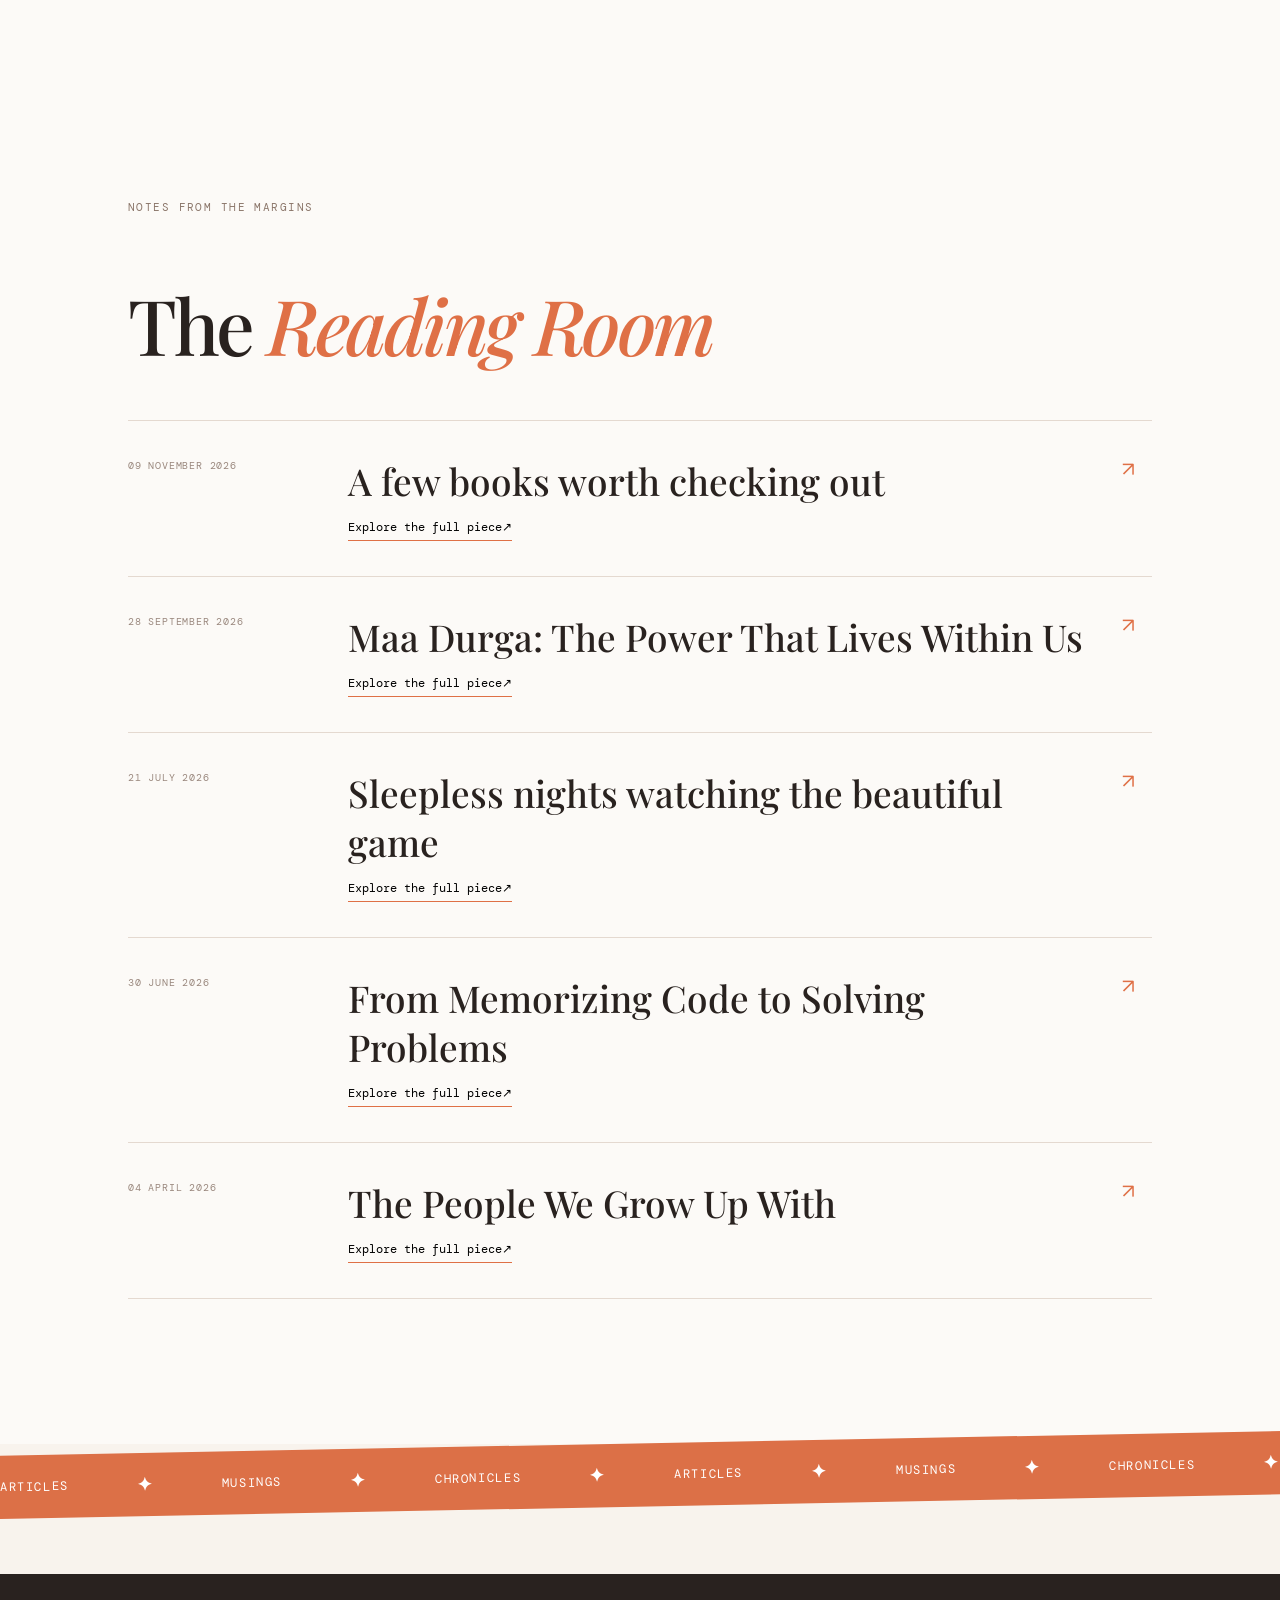
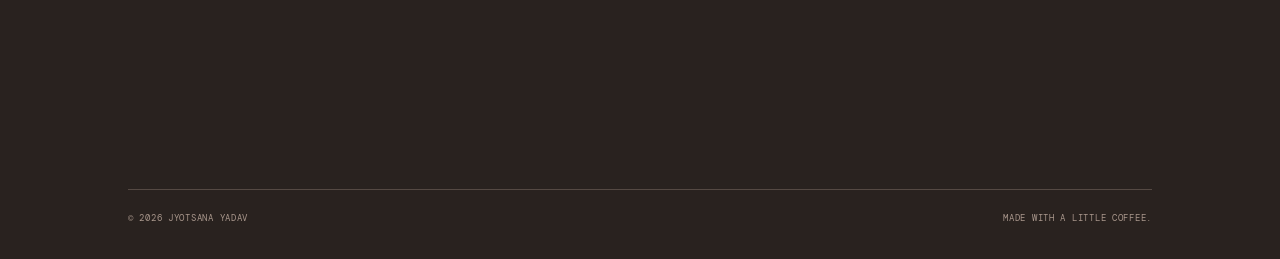
==== commit 0703fb9a: "Remove header from index.html Removed the site header from the articles page." ====
--- a/index.html
+++ b/index.html
@@ -11,9 +11,6 @@
   <link rel="stylesheet" href="style.css">
 </head>
 <body class="articles-page">
-  <header class="site-header">
-    <a class="brand" href="index.html"><span class="brand-mark">✳</span><span>jyotsana.journal</span></a>
-  </header>
 
   <main>
     <section class="writing articles-hero section-pad" id="writing">
